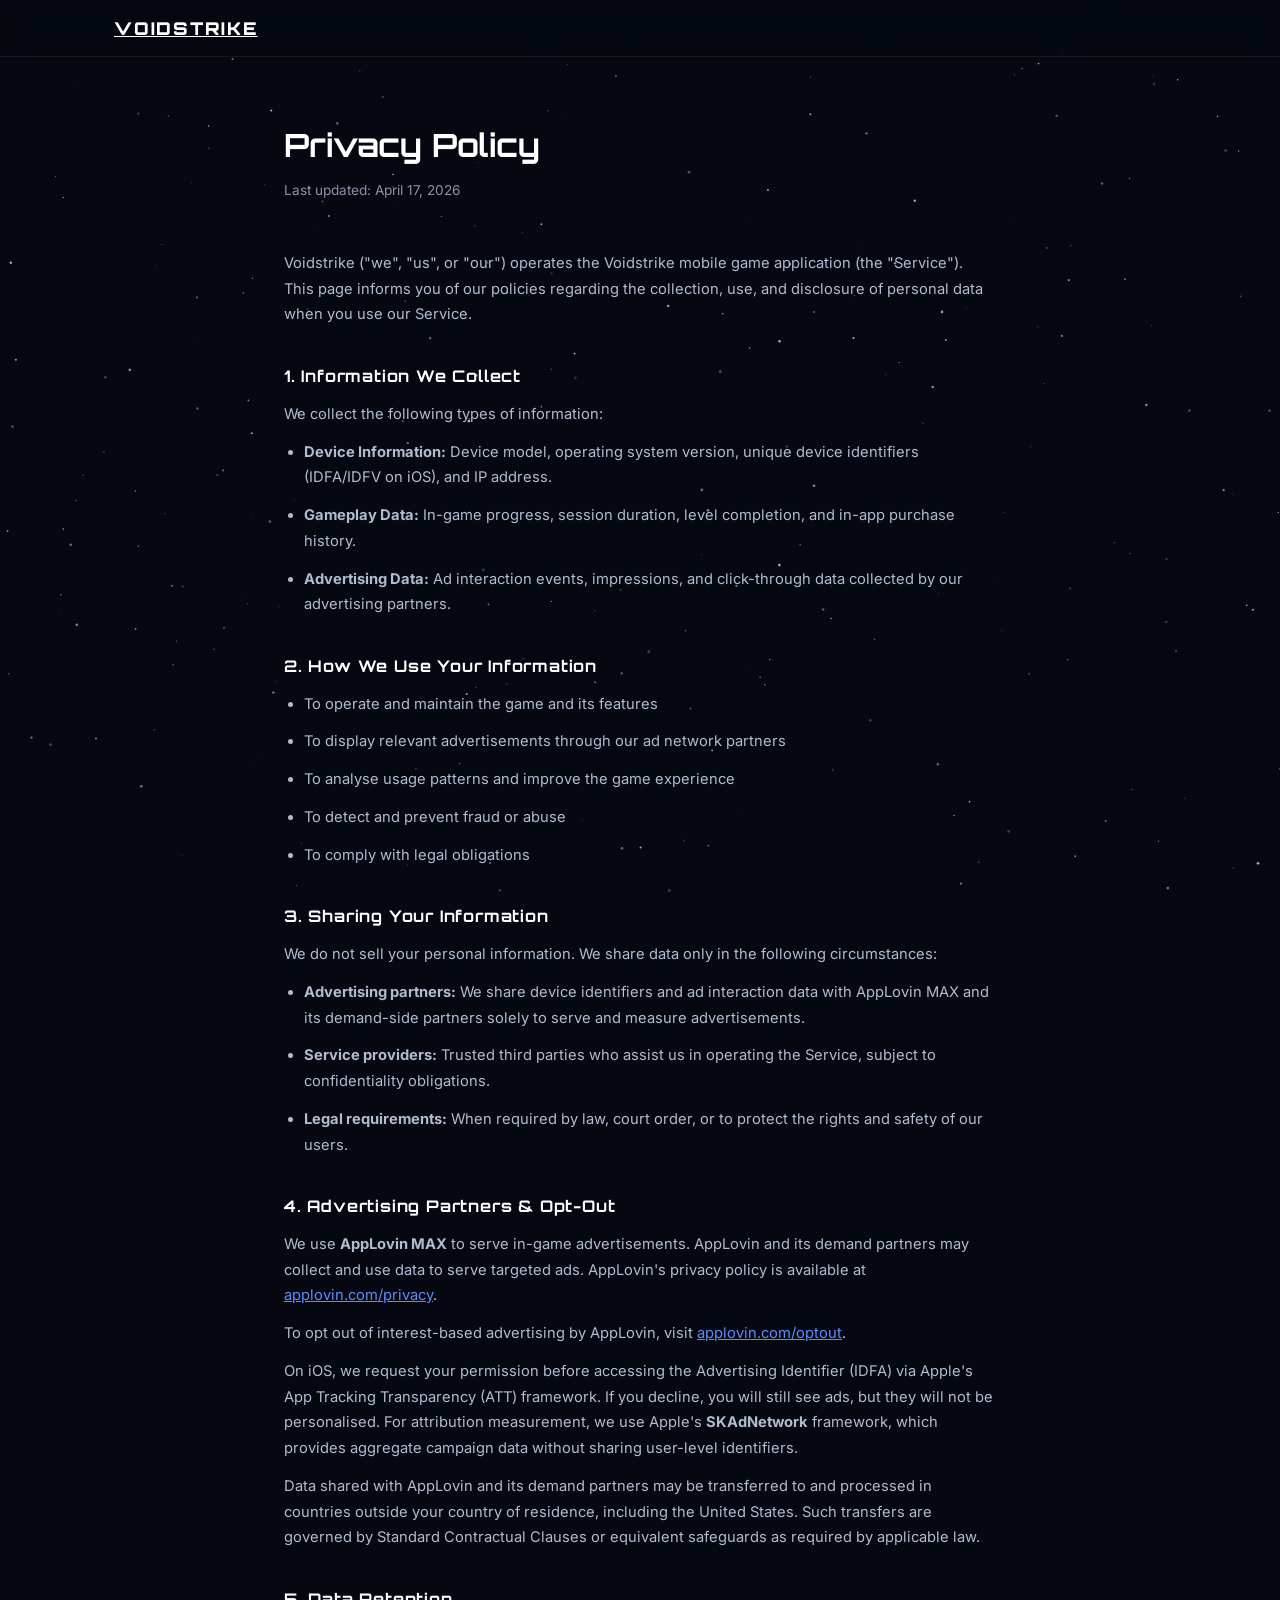
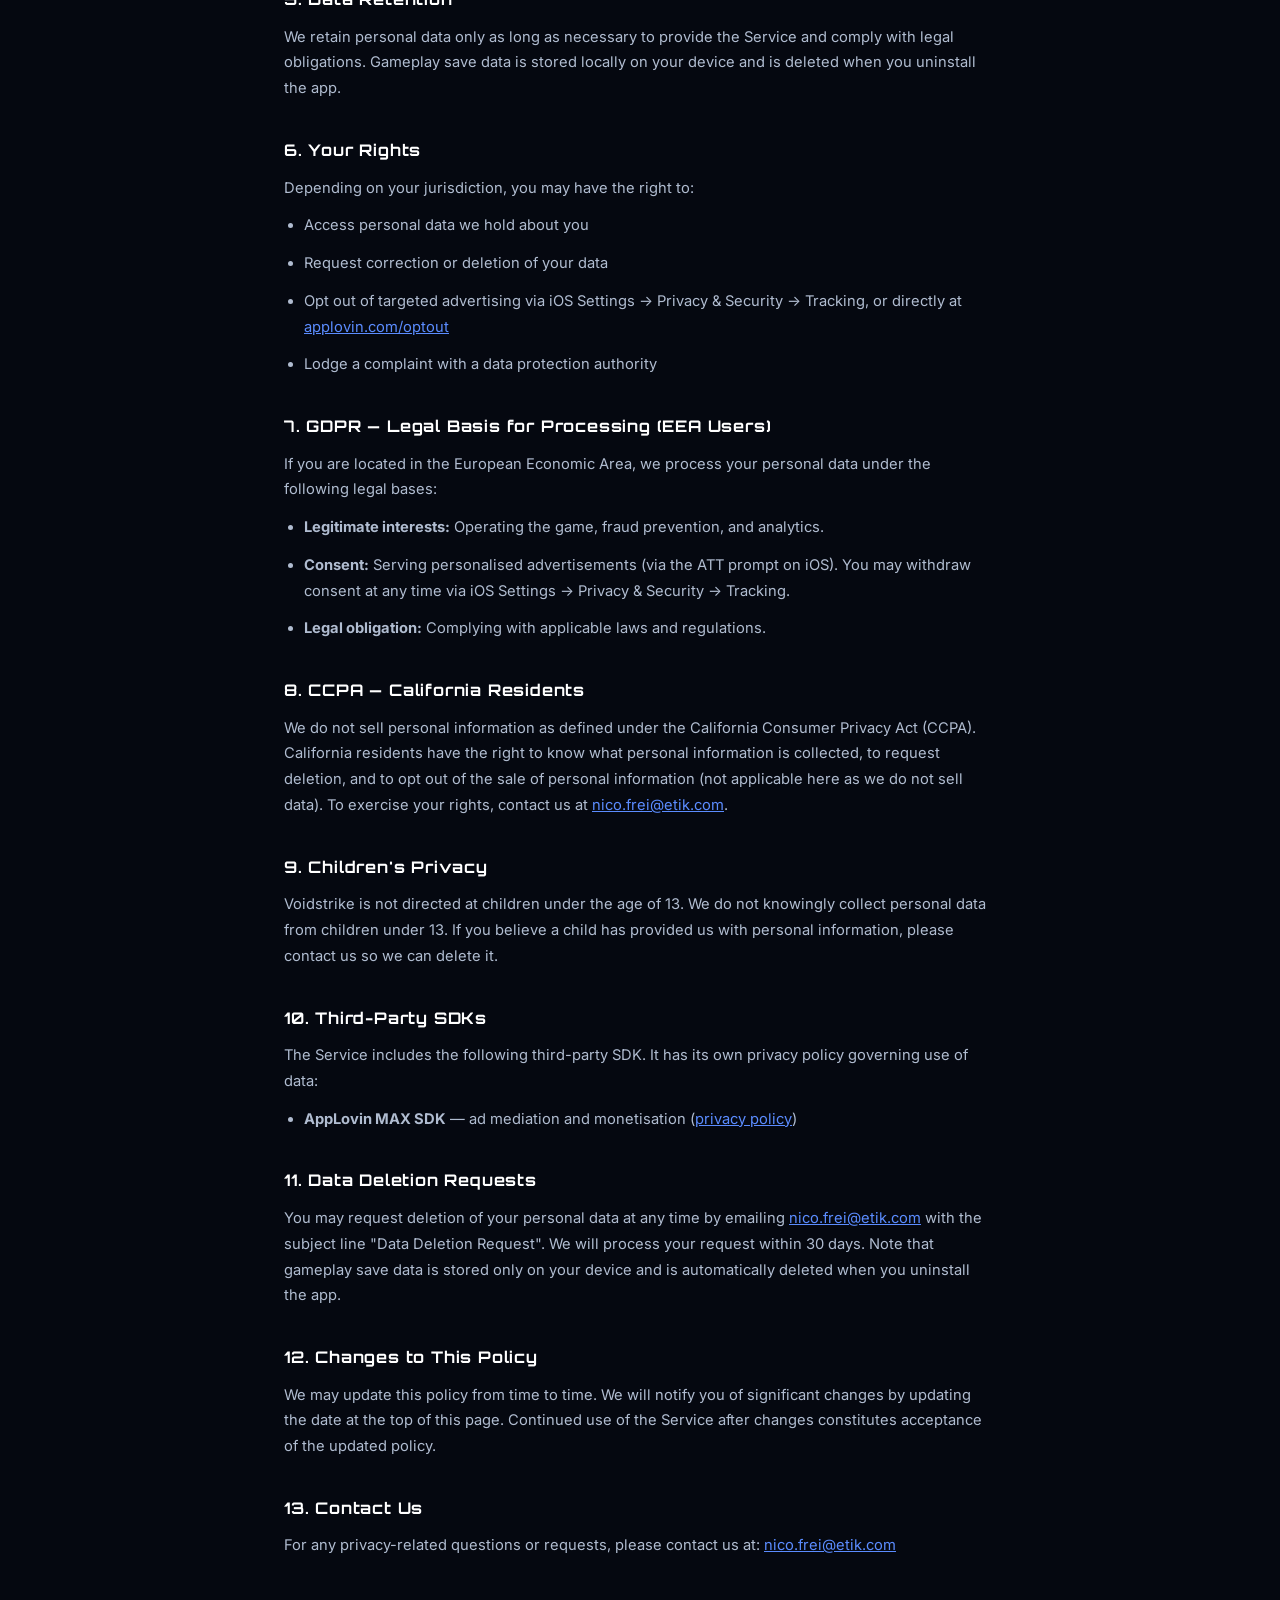
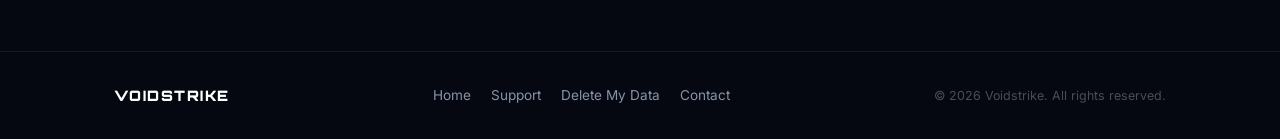
==== privacy.html @ ed62842e "feat: initial Voidstrike landing page" ====
<!DOCTYPE html>
<html lang="en">
<head>
  <meta charset="UTF-8" />
  <meta name="viewport" content="width=device-width, initial-scale=1.0" />
  <title>Privacy Policy — Voidstrike</title>
  <link href="https://fonts.googleapis.com/css2?family=Orbitron:wght@700;900&family=Inter:wght@300;400;500&display=swap" rel="stylesheet" />
  <link rel="stylesheet" href="style.css" />
  <style>
    .privacy-wrap { max-width: 760px; margin: 0 auto; padding: 120px 24px 80px; position: relative; z-index: 1; }
    .privacy-wrap h1 { font-family: 'Orbitron', sans-serif; font-size: 2rem; color: #fff; margin-bottom: 8px; }
    .privacy-wrap .updated { color: #8893a8; font-size: 0.85rem; margin-bottom: 48px; }
    .privacy-wrap h2 { font-family: 'Orbitron', sans-serif; font-size: 1rem; color: #fff; margin: 36px 0 12px; letter-spacing: 0.05em; }
    .privacy-wrap p, .privacy-wrap li { color: #b0bcd0; font-size: 0.92rem; line-height: 1.75; margin-bottom: 12px; }
    .privacy-wrap ul { padding-left: 20px; }
    .privacy-wrap a { color: #5b8cff; text-decoration: underline; }
    .privacy-wrap a:hover { color: #7aa3ff; }
  </style>
</head>
<body>
  <canvas id="stars"></canvas>

  <nav class="nav">
    <div class="nav-inner">
      <a href="index.html" class="nav-logo">VOIDSTRIKE</a>
    </div>
  </nav>

  <div class="privacy-wrap">
    <h1>Privacy Policy</h1>
    <p class="updated">Last updated: April 17, 2026</p>

    <p>Voidstrike ("we", "us", or "our") operates the Voidstrike mobile game application (the "Service"). This page informs you of our policies regarding the collection, use, and disclosure of personal data when you use our Service.</p>

    <h2>1. Information We Collect</h2>
    <p>We collect the following types of information:</p>
    <ul>
      <li><strong>Device Information:</strong> Device model, operating system version, unique device identifiers (IDFA/IDFV on iOS), and IP address.</li>
      <li><strong>Gameplay Data:</strong> In-game progress, session duration, level completion, and in-app purchase history.</li>
      <li><strong>Advertising Data:</strong> Ad interaction events, impressions, and click-through data collected by our advertising partners.</li>
    </ul>

    <h2>2. How We Use Your Information</h2>
    <ul>
      <li>To operate and maintain the game and its features</li>
      <li>To display relevant advertisements through our ad network partners</li>
      <li>To analyse usage patterns and improve the game experience</li>
      <li>To detect and prevent fraud or abuse</li>
      <li>To comply with legal obligations</li>
    </ul>

    <h2>3. Sharing Your Information</h2>
    <p>We do not sell your personal information. We share data only in the following circumstances:</p>
    <ul>
      <li><strong>Advertising partners:</strong> We share device identifiers and ad interaction data with AppLovin MAX and its demand-side partners solely to serve and measure advertisements.</li>
      <li><strong>Service providers:</strong> Trusted third parties who assist us in operating the Service, subject to confidentiality obligations.</li>
      <li><strong>Legal requirements:</strong> When required by law, court order, or to protect the rights and safety of our users.</li>
    </ul>

    <h2>4. Advertising Partners &amp; Opt-Out</h2>
    <p>We use <strong>AppLovin MAX</strong> to serve in-game advertisements. AppLovin and its demand partners may collect and use data to serve targeted ads. AppLovin's privacy policy is available at <a href="https://www.applovin.com/privacy/" target="_blank" rel="noopener">applovin.com/privacy</a>.</p>
    <p>To opt out of interest-based advertising by AppLovin, visit <a href="https://www.applovin.com/optout/" target="_blank" rel="noopener">applovin.com/optout</a>.</p>
    <p>On iOS, we request your permission before accessing the Advertising Identifier (IDFA) via Apple's App Tracking Transparency (ATT) framework. If you decline, you will still see ads, but they will not be personalised. For attribution measurement, we use Apple's <strong>SKAdNetwork</strong> framework, which provides aggregate campaign data without sharing user-level identifiers.</p>
    <p>Data shared with AppLovin and its demand partners may be transferred to and processed in countries outside your country of residence, including the United States. Such transfers are governed by Standard Contractual Clauses or equivalent safeguards as required by applicable law.</p>

    <h2>5. Data Retention</h2>
    <p>We retain personal data only as long as necessary to provide the Service and comply with legal obligations. Gameplay save data is stored locally on your device and is deleted when you uninstall the app.</p>

    <h2>6. Your Rights</h2>
    <p>Depending on your jurisdiction, you may have the right to:</p>
    <ul>
      <li>Access personal data we hold about you</li>
      <li>Request correction or deletion of your data</li>
      <li>Opt out of targeted advertising via iOS Settings → Privacy &amp; Security → Tracking, or directly at <a href="https://www.applovin.com/optout/" target="_blank" rel="noopener">applovin.com/optout</a></li>
      <li>Lodge a complaint with a data protection authority</li>
    </ul>

    <h2>7. GDPR — Legal Basis for Processing (EEA Users)</h2>
    <p>If you are located in the European Economic Area, we process your personal data under the following legal bases:</p>
    <ul>
      <li><strong>Legitimate interests:</strong> Operating the game, fraud prevention, and analytics.</li>
      <li><strong>Consent:</strong> Serving personalised advertisements (via the ATT prompt on iOS). You may withdraw consent at any time via iOS Settings → Privacy &amp; Security → Tracking.</li>
      <li><strong>Legal obligation:</strong> Complying with applicable laws and regulations.</li>
    </ul>

    <h2>8. CCPA — California Residents</h2>
    <p>We do not sell personal information as defined under the California Consumer Privacy Act (CCPA). California residents have the right to know what personal information is collected, to request deletion, and to opt out of the sale of personal information (not applicable here as we do not sell data). To exercise your rights, contact us at <a href="mailto:nico.frei@etik.com">nico.frei@etik.com</a>.</p>

    <h2>9. Children's Privacy</h2>
    <p>Voidstrike is not directed at children under the age of 13. We do not knowingly collect personal data from children under 13. If you believe a child has provided us with personal information, please contact us so we can delete it.</p>

    <h2>10. Third-Party SDKs</h2>
    <p>The Service includes the following third-party SDK. It has its own privacy policy governing use of data:</p>
    <ul>
      <li><strong>AppLovin MAX SDK</strong> — ad mediation and monetisation (<a href="https://www.applovin.com/privacy/" target="_blank" rel="noopener">privacy policy</a>)</li>
    </ul>

    <h2>11. Data Deletion Requests</h2>
    <p>You may request deletion of your personal data at any time by emailing <a href="mailto:nico.frei@etik.com?subject=Data%20Deletion%20Request">nico.frei@etik.com</a> with the subject line "Data Deletion Request". We will process your request within 30 days. Note that gameplay save data is stored only on your device and is automatically deleted when you uninstall the app.</p>

    <h2>12. Changes to This Policy</h2>
    <p>We may update this policy from time to time. We will notify you of significant changes by updating the date at the top of this page. Continued use of the Service after changes constitutes acceptance of the updated policy.</p>

    <h2>13. Contact Us</h2>
    <p>For any privacy-related questions or requests, please contact us at: <a href="mailto:nico.frei@etik.com">nico.frei@etik.com</a></p>
  </div>

  <footer class="footer">
    <div class="container">
      <div class="footer-inner">
        <span class="nav-logo footer-logo">VOIDSTRIKE</span>
        <nav class="footer-links">
          <a href="index.html">Home</a>
          <a href="support.html">Support</a>
          <a href="mailto:nico.frei@etik.com?subject=Data%20Deletion%20Request">Delete My Data</a>
          <a href="mailto:nico.frei@etik.com">Contact</a>
        </nav>
        <p class="footer-copy">&copy; 2026 Voidstrike. All rights reserved.</p>
      </div>
    </div>
  </footer>

  <script src="stars.js"></script>
</body>
</html>
---- style.css ----
/* ─── Reset & Base ─────────────────────────────── */
*, *::before, *::after { box-sizing: border-box; margin: 0; padding: 0; }

:root {
  --bg:        #050810;
  --surface:   #0b1120;
  --border:    rgba(255,255,255,0.07);
  --accent:    #5b8cff;
  --accent2:   #a855f7;
  --glow:      rgba(91,140,255,0.35);
  --text:      #e2e8f4;
  --muted:     #8893a8;
  --white:     #ffffff;
  --radius:    12px;
  --max-w:     1100px;
}

html { scroll-behavior: smooth; }

body {
  font-family: 'Inter', sans-serif;
  background: var(--bg);
  color: var(--text);
  overflow-x: hidden;
  line-height: 1.6;
}

canvas#stars {
  position: fixed;
  inset: 0;
  z-index: 0;
  pointer-events: none;
}

.container {
  max-width: var(--max-w);
  margin: 0 auto;
  padding: 0 24px;
  position: relative;
  z-index: 1;
}

/* ─── Typography ─────────────────────────────── */
.section-title {
  font-family: 'Orbitron', sans-serif;
  font-size: clamp(1.6rem, 4vw, 2.4rem);
  font-weight: 700;
  text-align: center;
  color: var(--white);
  margin-bottom: 12px;
}

.section-sub {
  text-align: center;
  color: var(--muted);
  font-size: 1rem;
  margin-bottom: 48px;
}

.accent { color: var(--accent); }

/* ─── Buttons ─────────────────────────────── */
.btn {
  display: inline-flex;
  align-items: center;
  gap: 8px;
  padding: 12px 24px;
  border-radius: 8px;
  font-weight: 500;
  text-decoration: none;
  transition: all 0.2s ease;
  cursor: pointer;
  border: none;
  font-size: 0.95rem;
  white-space: nowrap;
}

.btn svg { width: 18px; height: 18px; flex-shrink: 0; }

.btn-sm { padding: 8px 18px; font-size: 0.85rem; }

.btn-primary {
  background: var(--accent);
  color: var(--white);
  box-shadow: 0 0 20px var(--glow);
}
.btn-primary:hover {
  background: #7aa3ff;
  box-shadow: 0 0 30px var(--glow);
  transform: translateY(-1px);
}

.btn-ghost {
  background: transparent;
  color: var(--text);
  border: 1px solid var(--border);
}
.btn-ghost:hover {
  border-color: var(--accent);
  color: var(--accent);
}

.btn-large { padding: 16px 36px; font-size: 1.05rem; }

.btn-disabled {
  opacity: 0.55;
  cursor: not-allowed;
  pointer-events: none;
}

/* ─── Nav ─────────────────────────────── */
.nav {
  position: fixed;
  top: 0;
  left: 0;
  right: 0;
  z-index: 100;
  backdrop-filter: blur(12px);
  background: rgba(5, 8, 16, 0.75);
  border-bottom: 1px solid var(--border);
}

.nav-inner {
  max-width: var(--max-w);
  margin: 0 auto;
  padding: 14px 24px;
  display: flex;
  align-items: center;
  justify-content: space-between;
}

.nav-logo {
  font-family: 'Orbitron', sans-serif;
  font-weight: 900;
  font-size: 1.1rem;
  color: var(--white);
  letter-spacing: 0.1em;
}

/* ─── Hero ─────────────────────────────── */
.hero {
  position: relative;
  min-height: 100vh;
  display: flex;
  flex-direction: column;
  align-items: center;
  justify-content: center;
  text-align: center;
  padding: 100px 24px 80px;
  overflow: hidden;
}

.hero-bg-orb {
  position: absolute;
  border-radius: 50%;
  filter: blur(80px);
  pointer-events: none;
  z-index: 0;
}
.orb-1 {
  width: 600px;
  height: 600px;
  background: radial-gradient(circle, rgba(91,140,255,0.18) 0%, transparent 70%);
  top: -100px;
  left: -150px;
}
.orb-2 {
  width: 500px;
  height: 500px;
  background: radial-gradient(circle, rgba(168,85,247,0.15) 0%, transparent 70%);
  bottom: -80px;
  right: -100px;
}

.hero-planets {
  position: absolute;
  inset: 0;
  z-index: 0;
  pointer-events: none;
}

.planet {
  position: absolute;
  image-rendering: pixelated;
  opacity: 0.6;
  filter: blur(0.5px);
}
.p1 { width: 120px; top: 12%; left: 8%;  animation: float 8s ease-in-out infinite; }
.p2 { width: 80px;  top: 60%; right: 7%; animation: float 11s ease-in-out infinite 2s; }
.p3 { width: 60px;  top: 25%; right: 18%; animation: float 9s ease-in-out infinite 1s; }

.hero-bosses {
  position: absolute;
  inset: 0;
  z-index: 0;
  pointer-events: none;
}

.boss {
  position: absolute;
  image-rendering: pixelated;
  opacity: 0.2;
  filter: blur(1px);
}
.b1 { width: 160px; top: 15%; right: 5%;  animation: float 14s ease-in-out infinite 0.5s; }
.b2 { width: 100px; bottom: 20%; left: 5%; animation: float 12s ease-in-out infinite 3s; }
.b3 { width: 80px;  bottom: 35%; right: 20%; animation: float 10s ease-in-out infinite 1.5s; }

.hero-content {
  position: relative;
  z-index: 2;
}

.hero-eyebrow {
  font-size: 0.8rem;
  font-weight: 500;
  letter-spacing: 0.2em;
  text-transform: uppercase;
  color: var(--accent);
  margin-bottom: 16px;
}

.hero-title {
  font-family: 'Orbitron', sans-serif;
  font-size: clamp(3rem, 10vw, 7rem);
  font-weight: 900;
  line-height: 1;
  color: var(--white);
  text-shadow: 0 0 60px rgba(91,140,255,0.4);
  margin-bottom: 20px;
  letter-spacing: -0.02em;
}

.hero-subtitle {
  font-size: clamp(1rem, 2.5vw, 1.2rem);
  color: var(--muted);
  max-width: 480px;
  margin: 0 auto 32px;
}

.hero-actions {
  display: flex;
  gap: 12px;
  justify-content: center;
  flex-wrap: wrap;
  margin-bottom: 16px;
}

.hero-note {
  font-size: 0.78rem;
  color: var(--muted);
  letter-spacing: 0.05em;
}

.hero-ship-wrap {
  position: relative;
  z-index: 2;
  margin-top: 48px;
  display: flex;
  flex-direction: column;
  align-items: center;
}

.hero-ship {
  image-rendering: pixelated;
  width: 96px;
  height: auto;
  filter: drop-shadow(0 0 20px rgba(91,140,255,0.8));
  animation: ship-hover 3s ease-in-out infinite;
}

.hero-exhaust {
  width: 12px;
  height: 40px;
  background: linear-gradient(to bottom, rgba(91,140,255,0.9), transparent);
  border-radius: 0 0 6px 6px;
  animation: exhaust 0.15s linear infinite;
  filter: blur(2px);
  margin-top: -4px;
}

/* ─── Sections ─────────────────────────────── */
.section {
  position: relative;
  z-index: 1;
  padding: 100px 0;
}

.section:nth-child(even) {
  background: rgba(11, 17, 32, 0.6);
}

/* ─── Features Grid ─────────────────────────────── */
.features-grid {
  display: grid;
  grid-template-columns: repeat(auto-fit, minmax(280px, 1fr));
  gap: 20px;
}

.feature-card {
  background: var(--surface);
  border: 1px solid var(--border);
  border-radius: var(--radius);
  padding: 28px;
  transition: border-color 0.2s, transform 0.2s;
}
.feature-card:hover {
  border-color: rgba(91,140,255,0.4);
  transform: translateY(-2px);
}

.feature-icon {
  font-size: 2rem;
  margin-bottom: 16px;
}

.feature-card h3 {
  font-family: 'Orbitron', sans-serif;
  font-size: 0.9rem;
  font-weight: 700;
  color: var(--white);
  margin-bottom: 8px;
  letter-spacing: 0.05em;
}

.feature-card p {
  font-size: 0.88rem;
  color: var(--muted);
  line-height: 1.6;
}

/* ─── Ships ─────────────────────────────── */
.ships-grid {
  display: grid;
  grid-template-columns: repeat(auto-fit, minmax(200px, 1fr));
  gap: 24px;
}

.ship-card {
  background: var(--surface);
  border: 1px solid var(--border);
  border-radius: var(--radius);
  padding: 32px 20px 24px;
  text-align: center;
  transition: border-color 0.2s, transform 0.2s;
}
.ship-card:hover {
  border-color: rgba(91,140,255,0.5);
  transform: translateY(-3px);
}
.ship-card:hover .ship-sprite {
  filter: drop-shadow(0 0 16px rgba(91,140,255,0.9));
}

.ship-sprite {
  image-rendering: pixelated;
  width: 80px;
  height: auto;
  margin-bottom: 20px;
  filter: drop-shadow(0 0 8px rgba(91,140,255,0.5));
  transition: filter 0.2s;
}

.ship-card h4 {
  font-family: 'Orbitron', sans-serif;
  font-size: 0.85rem;
  font-weight: 700;
  color: var(--white);
  margin-bottom: 8px;
  letter-spacing: 0.08em;
}

.ship-card p {
  font-size: 0.82rem;
  color: var(--muted);
}

/* ─── Powerups ─────────────────────────────── */
.powerups-row {
  display: flex;
  gap: 32px;
  justify-content: center;
  flex-wrap: wrap;
}

.powerup-item {
  display: flex;
  flex-direction: column;
  align-items: center;
  gap: 12px;
}

.powerup-item img {
  image-rendering: pixelated;
  width: 64px;
  height: 64px;
  filter: drop-shadow(0 0 10px rgba(91,140,255,0.6));
  transition: transform 0.2s, filter 0.2s;
}
.powerup-item img:hover {
  transform: scale(1.15);
  filter: drop-shadow(0 0 18px rgba(91,140,255,0.9));
}

.powerup-item span {
  font-size: 0.75rem;
  color: var(--muted);
  letter-spacing: 0.05em;
  text-transform: uppercase;
  font-weight: 500;
}

/* ─── Bosses ─────────────────────────────── */
.bosses-row {
  display: flex;
  gap: 32px;
  justify-content: center;
  align-items: center;
  flex-wrap: wrap;
}

.boss-preview {
  image-rendering: pixelated;
  width: 100px;
  height: auto;
  opacity: 0.85;
  filter: drop-shadow(0 0 12px rgba(168,85,247,0.5));
  transition: opacity 0.2s, filter 0.2s;
}
.boss-preview:hover {
  opacity: 1;
  filter: drop-shadow(0 0 20px rgba(168,85,247,0.9));
}

.boss-more {
  width: 100px;
  height: 100px;
  background: var(--surface);
  border: 1px solid var(--border);
  border-radius: var(--radius);
  display: flex;
  align-items: center;
  justify-content: center;
  font-family: 'Orbitron', sans-serif;
  font-size: 0.8rem;
  color: var(--muted);
}

/* ─── CTA ─────────────────────────────── */
.cta-section { background: transparent; }

.cta-box {
  position: relative;
  background: var(--surface);
  border: 1px solid rgba(91,140,255,0.25);
  border-radius: 20px;
  padding: 72px 40px;
  text-align: center;
  overflow: hidden;
}

.cta-glow {
  position: absolute;
  top: -60px;
  left: 50%;
  transform: translateX(-50%);
  width: 400px;
  height: 300px;
  background: radial-gradient(circle, rgba(91,140,255,0.2) 0%, transparent 70%);
  pointer-events: none;
}

.cta-box h2 {
  font-family: 'Orbitron', sans-serif;
  font-size: clamp(1.8rem, 4vw, 2.8rem);
  font-weight: 900;
  color: var(--white);
  margin-bottom: 16px;
  position: relative;
}

.cta-box p {
  color: var(--muted);
  max-width: 440px;
  margin: 0 auto 32px;
  font-size: 0.95rem;
  position: relative;
}

.cta-note {
  margin-top: 16px !important;
  font-size: 0.78rem !important;
  color: rgba(136,147,168,0.6) !important;
}

/* ─── Footer ─────────────────────────────── */
.footer {
  position: relative;
  z-index: 1;
  border-top: 1px solid var(--border);
  padding: 32px 0;
}

.footer-inner {
  display: flex;
  align-items: center;
  justify-content: space-between;
  gap: 16px;
  flex-wrap: wrap;
}

.footer-logo { font-size: 0.9rem; }

.footer-links {
  display: flex;
  gap: 20px;
}

.footer-links a {
  color: var(--muted);
  text-decoration: none;
  font-size: 0.85rem;
  transition: color 0.2s;
}
.footer-links a:hover { color: var(--accent); }

.footer-copy {
  font-size: 0.78rem;
  color: rgba(136,147,168,0.5);
}

/* ─── Animations ─────────────────────────────── */
@keyframes float {
  0%, 100% { transform: translateY(0); }
  50% { transform: translateY(-14px); }
}

@keyframes ship-hover {
  0%, 100% { transform: translateY(0); }
  50% { transform: translateY(-8px); }
}

@keyframes exhaust {
  0% { opacity: 0.9; transform: scaleX(1); }
  50% { opacity: 0.6; transform: scaleX(0.7); }
  100% { opacity: 0.9; transform: scaleX(1); }
}

/* ─── Responsive ─────────────────────────────── */
@media (max-width: 600px) {
  .hero-actions { flex-direction: column; align-items: center; }
  .footer-inner { flex-direction: column; text-align: center; }
  .footer-links { justify-content: center; }
  .cta-box { padding: 48px 24px; }
  .planet.p1 { width: 80px; }
  .planet.p2 { width: 55px; }
  .boss.b1 { display: none; }
}
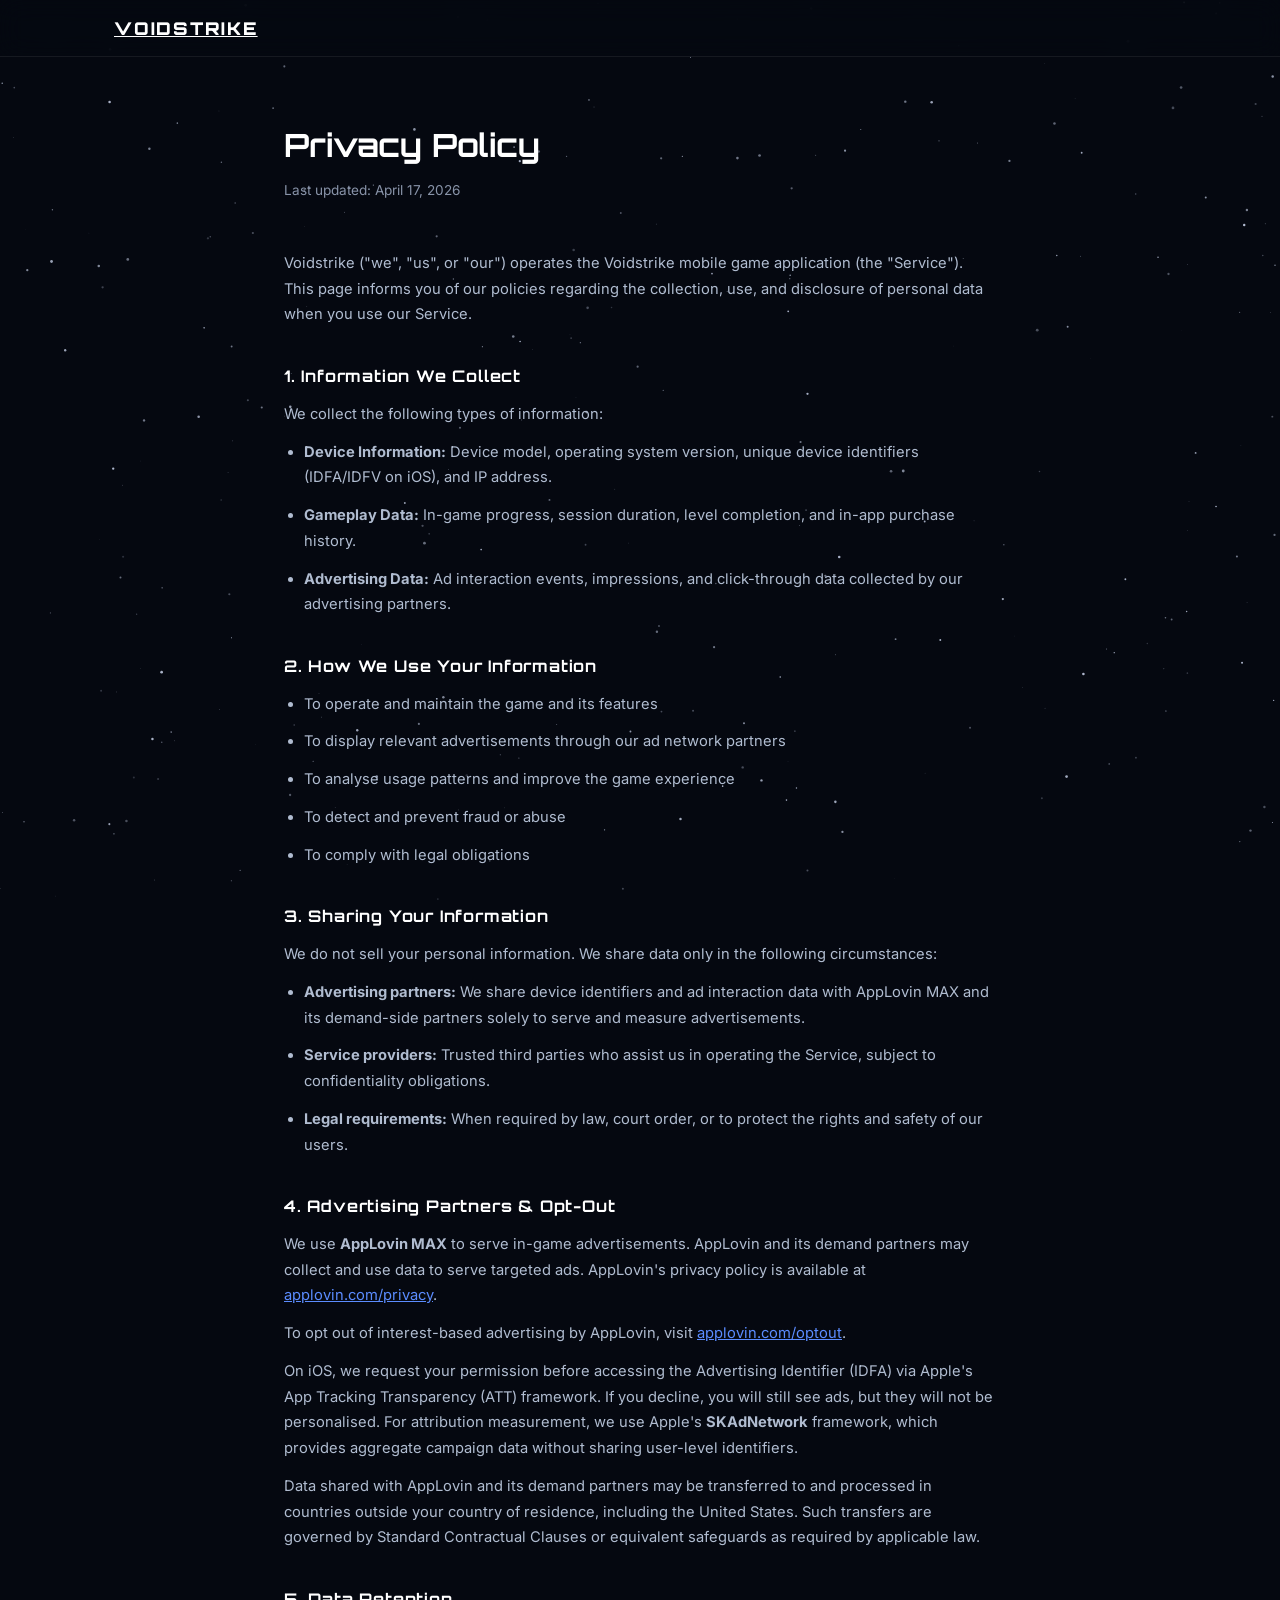
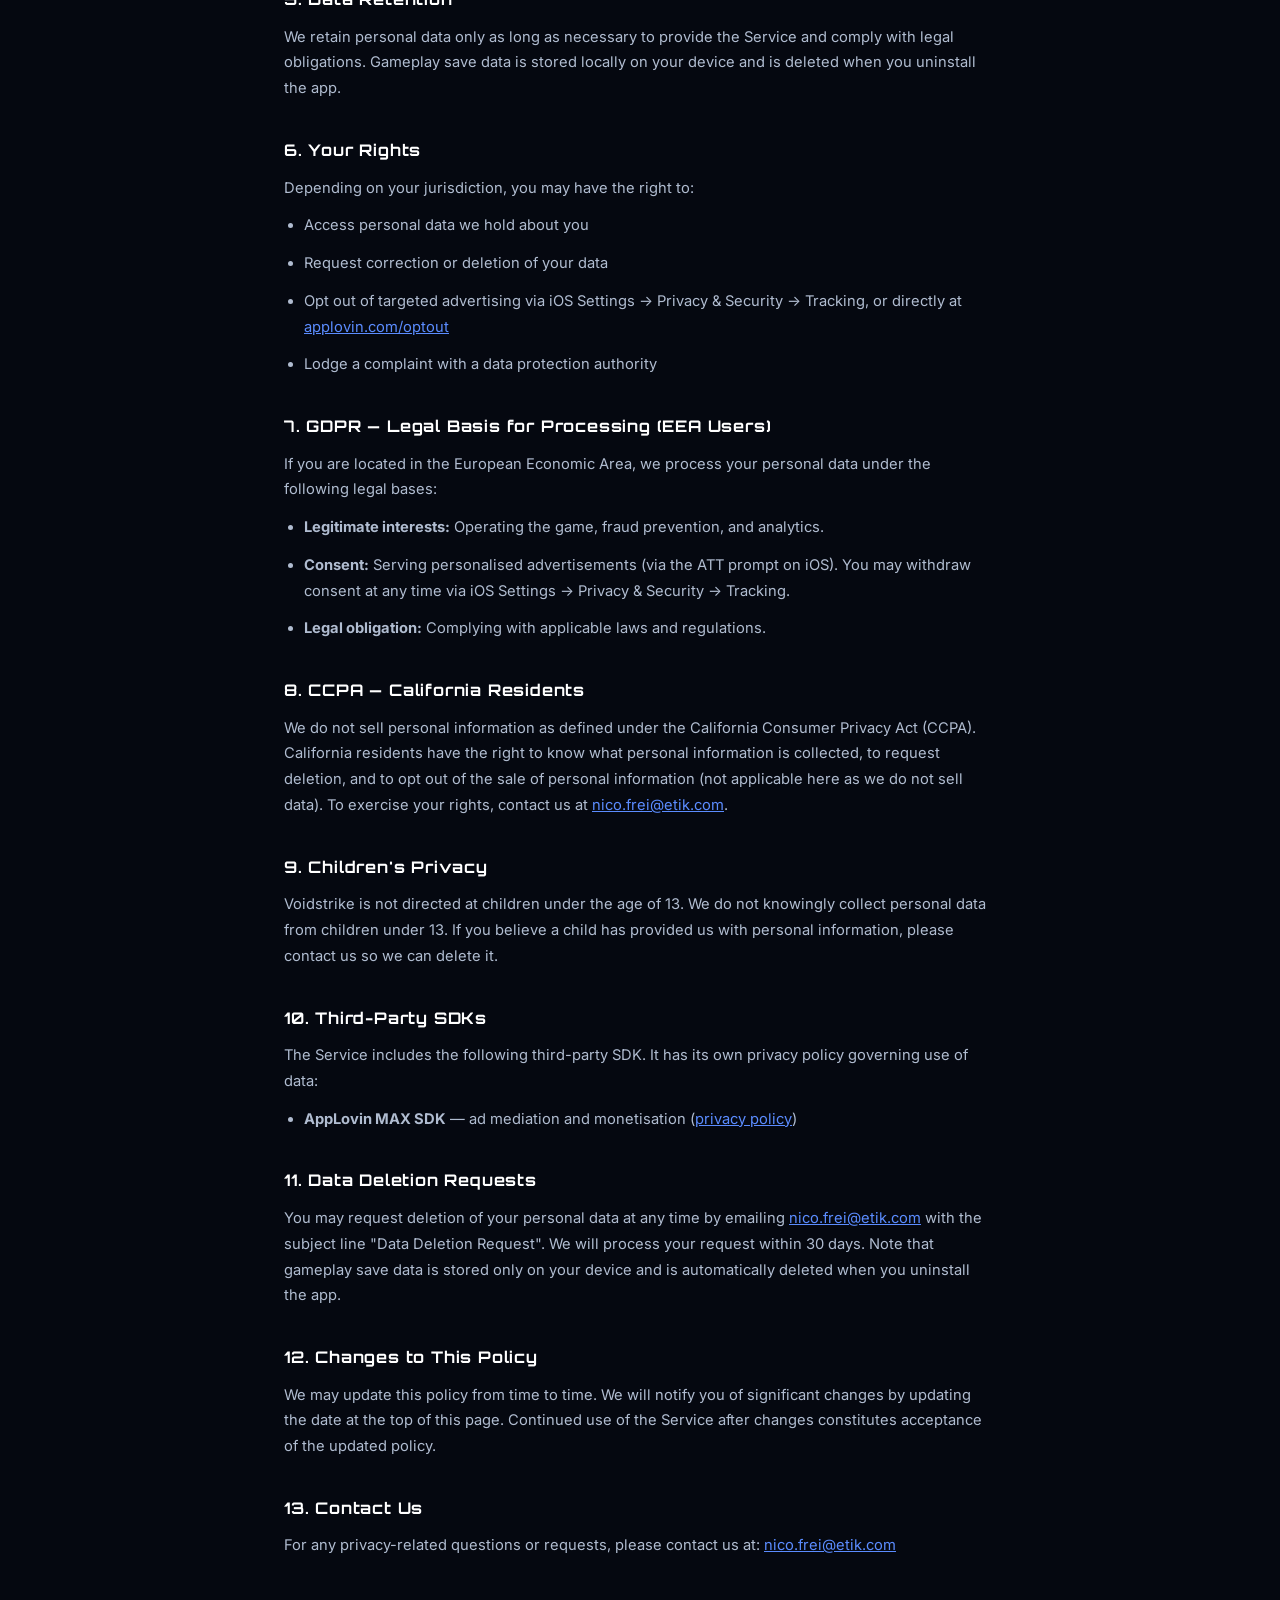
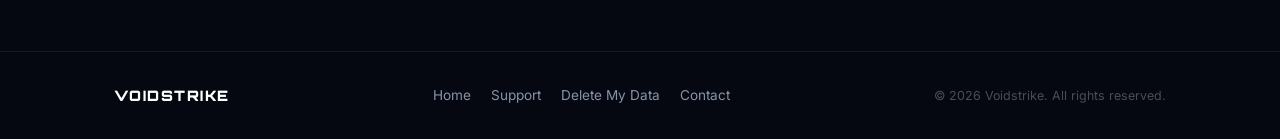
==== commit 14ae9877: "feat: update landing page with lore, agent files, and new sprites - Replace generic boss sprites wit" ====
--- a/privacy.html
+++ b/privacy.html
@@ -4,6 +4,13 @@
   <meta charset="UTF-8" />
   <meta name="viewport" content="width=device-width, initial-scale=1.0" />
   <title>Privacy Policy — Voidstrike</title>
+  <meta name="description" content="Privacy policy for the Voidstrike mobile game." />
+  <meta property="og:title" content="Privacy Policy — Voidstrike" />
+  <meta property="og:description" content="Privacy policy for the Voidstrike mobile game." />
+  <meta property="og:type" content="website" />
+  <meta property="og:url" content="https://chefnicofrei-eng.github.io/voidstrike-landing/privacy.html" />
+  <link rel="icon" type="image/png" href="assets/favicon.png" />
+  <link rel="canonical" href="https://chefnicofrei-eng.github.io/voidstrike-landing/privacy.html" />
   <link href="https://fonts.googleapis.com/css2?family=Orbitron:wght@700;900&family=Inter:wght@300;400;500&display=swap" rel="stylesheet" />
   <link rel="stylesheet" href="style.css" />
   <style>
--- a/style.css
+++ b/style.css
@@ -546,6 +546,183 @@
   100% { opacity: 0.9; transform: scaleX(1); }
 }
 
+/* ─── Briefing ───────────────────────────────── */
+.briefing-wrap {
+  max-width: 680px;
+  margin: 0 auto;
+}
+
+.briefing-body {
+  margin-top: 32px;
+  display: flex;
+  flex-direction: column;
+  gap: 20px;
+}
+
+.briefing-body p {
+  color: var(--muted);
+  font-size: 1rem;
+  line-height: 1.8;
+}
+
+.permission-denied {
+  font-family: 'Courier New', monospace;
+  font-size: 0.9rem;
+  color: #5bc8f5;
+  background: rgba(91,200,245,0.06);
+  border: 1px solid rgba(91,200,245,0.2);
+  border-left: 3px solid #5bc8f5;
+  padding: 14px 20px;
+  border-radius: 0 8px 8px 0;
+}
+
+.briefing-footer {
+  font-family: 'Orbitron', sans-serif;
+  font-size: 1rem;
+  font-weight: 700;
+  color: var(--white);
+  text-align: center;
+  letter-spacing: 0.05em;
+}
+
+/* ─── Transmissions ──────────────────────────── */
+.transmissions-grid {
+  display: grid;
+  grid-template-columns: repeat(auto-fit, minmax(260px, 1fr));
+  gap: 16px;
+}
+
+.transmission {
+  background: var(--surface);
+  border: 1px solid var(--border);
+  border-left: 3px solid rgba(168,85,247,0.5);
+  border-radius: 0 var(--radius) var(--radius) 0;
+  padding: 20px 22px;
+}
+
+.tx-label {
+  display: inline-block;
+  font-family: 'Courier New', monospace;
+  font-size: 0.65rem;
+  font-weight: 700;
+  letter-spacing: 0.15em;
+  color: var(--accent2);
+  margin-bottom: 10px;
+  opacity: 0.8;
+}
+
+.transmission p {
+  font-family: 'Courier New', monospace;
+  font-size: 0.8rem;
+  color: #a0b0c8;
+  line-height: 1.7;
+}
+
+/* ─── Agent Files ────────────────────────────── */
+.agents-grid {
+  display: grid;
+  grid-template-columns: repeat(auto-fit, minmax(240px, 1fr));
+  gap: 20px;
+}
+
+.agent-card {
+  background: var(--surface);
+  border: 1px solid var(--border);
+  border-radius: var(--radius);
+  padding: 24px;
+  transition: border-color 0.2s, transform 0.2s;
+}
+.agent-card:hover {
+  border-color: rgba(168,85,247,0.4);
+  transform: translateY(-2px);
+}
+
+.agent-classified { border-color: rgba(255,80,80,0.15); }
+.agent-classified:hover { border-color: rgba(255,80,80,0.4); }
+
+.agent-header {
+  display: flex;
+  align-items: center;
+  gap: 16px;
+  margin-bottom: 20px;
+}
+
+.agent-sprite {
+  image-rendering: pixelated;
+  width: 56px;
+  height: auto;
+  flex-shrink: 0;
+  filter: drop-shadow(0 0 8px rgba(168,85,247,0.5));
+}
+
+.agent-sprite-redacted {
+  width: 56px;
+  height: 56px;
+  flex-shrink: 0;
+  background: rgba(255,80,80,0.08);
+  border: 1px solid rgba(255,80,80,0.2);
+  border-radius: 8px;
+  display: flex;
+  align-items: center;
+  justify-content: center;
+  font-family: 'Orbitron', sans-serif;
+  font-size: 1.4rem;
+  color: rgba(255,80,80,0.4);
+}
+
+.agent-name {
+  font-family: 'Orbitron', sans-serif;
+  font-size: 0.9rem;
+  font-weight: 700;
+  color: var(--white);
+  letter-spacing: 0.08em;
+  margin-bottom: 6px;
+}
+
+.agent-class {
+  font-size: 0.6rem;
+  font-weight: 600;
+  letter-spacing: 0.08em;
+  padding: 3px 8px;
+  border-radius: 4px;
+  white-space: nowrap;
+}
+
+.class-iv  { background: rgba(91,200,245,0.12);  color: #5bc8f5; }
+.class-v   { background: rgba(91,200,245,0.12);  color: #5bc8f5; }
+.class-ix  { background: rgba(255,60,60,0.12);   color: #ff5050; }
+.class-x   { background: rgba(168,85,247,0.15);  color: #a855f7; }
+
+.agent-field {
+  font-size: 0.75rem;
+  color: var(--muted);
+  margin-bottom: 6px;
+  display: flex;
+  gap: 8px;
+}
+
+.agent-field span {
+  font-family: 'Courier New', monospace;
+  font-size: 0.65rem;
+  letter-spacing: 0.06em;
+  text-transform: uppercase;
+  color: rgba(136,147,168,0.45);
+  min-width: 56px;
+  flex-shrink: 0;
+}
+
+.agent-memo {
+  margin-top: 16px;
+  padding-top: 16px;
+  border-top: 1px solid var(--border);
+  font-size: 0.78rem;
+  font-style: italic;
+  color: rgba(168,85,247,0.7);
+  line-height: 1.6;
+}
+
+.agent-classified .agent-memo { color: rgba(255,80,80,0.55); }
+
 /* ─── Responsive ─────────────────────────────── */
 @media (max-width: 600px) {
   .hero-actions { flex-direction: column; align-items: center; }
